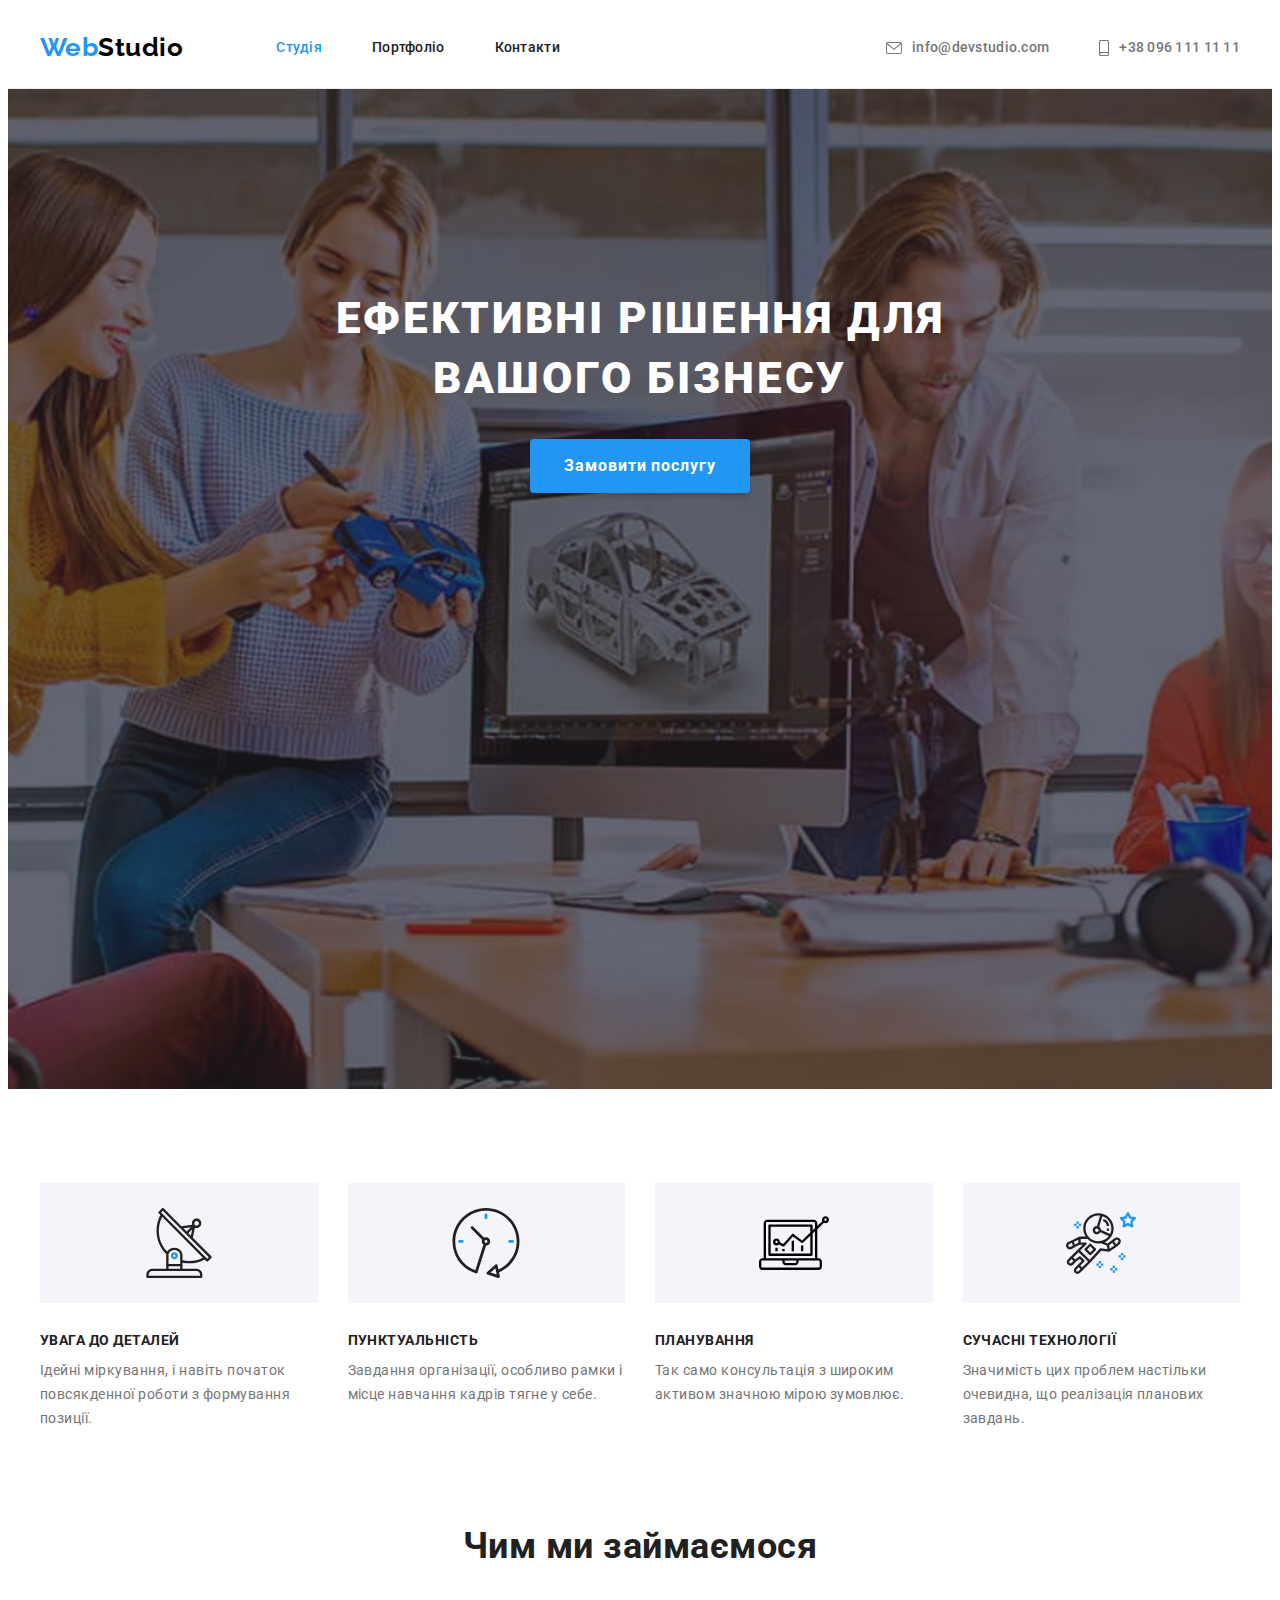
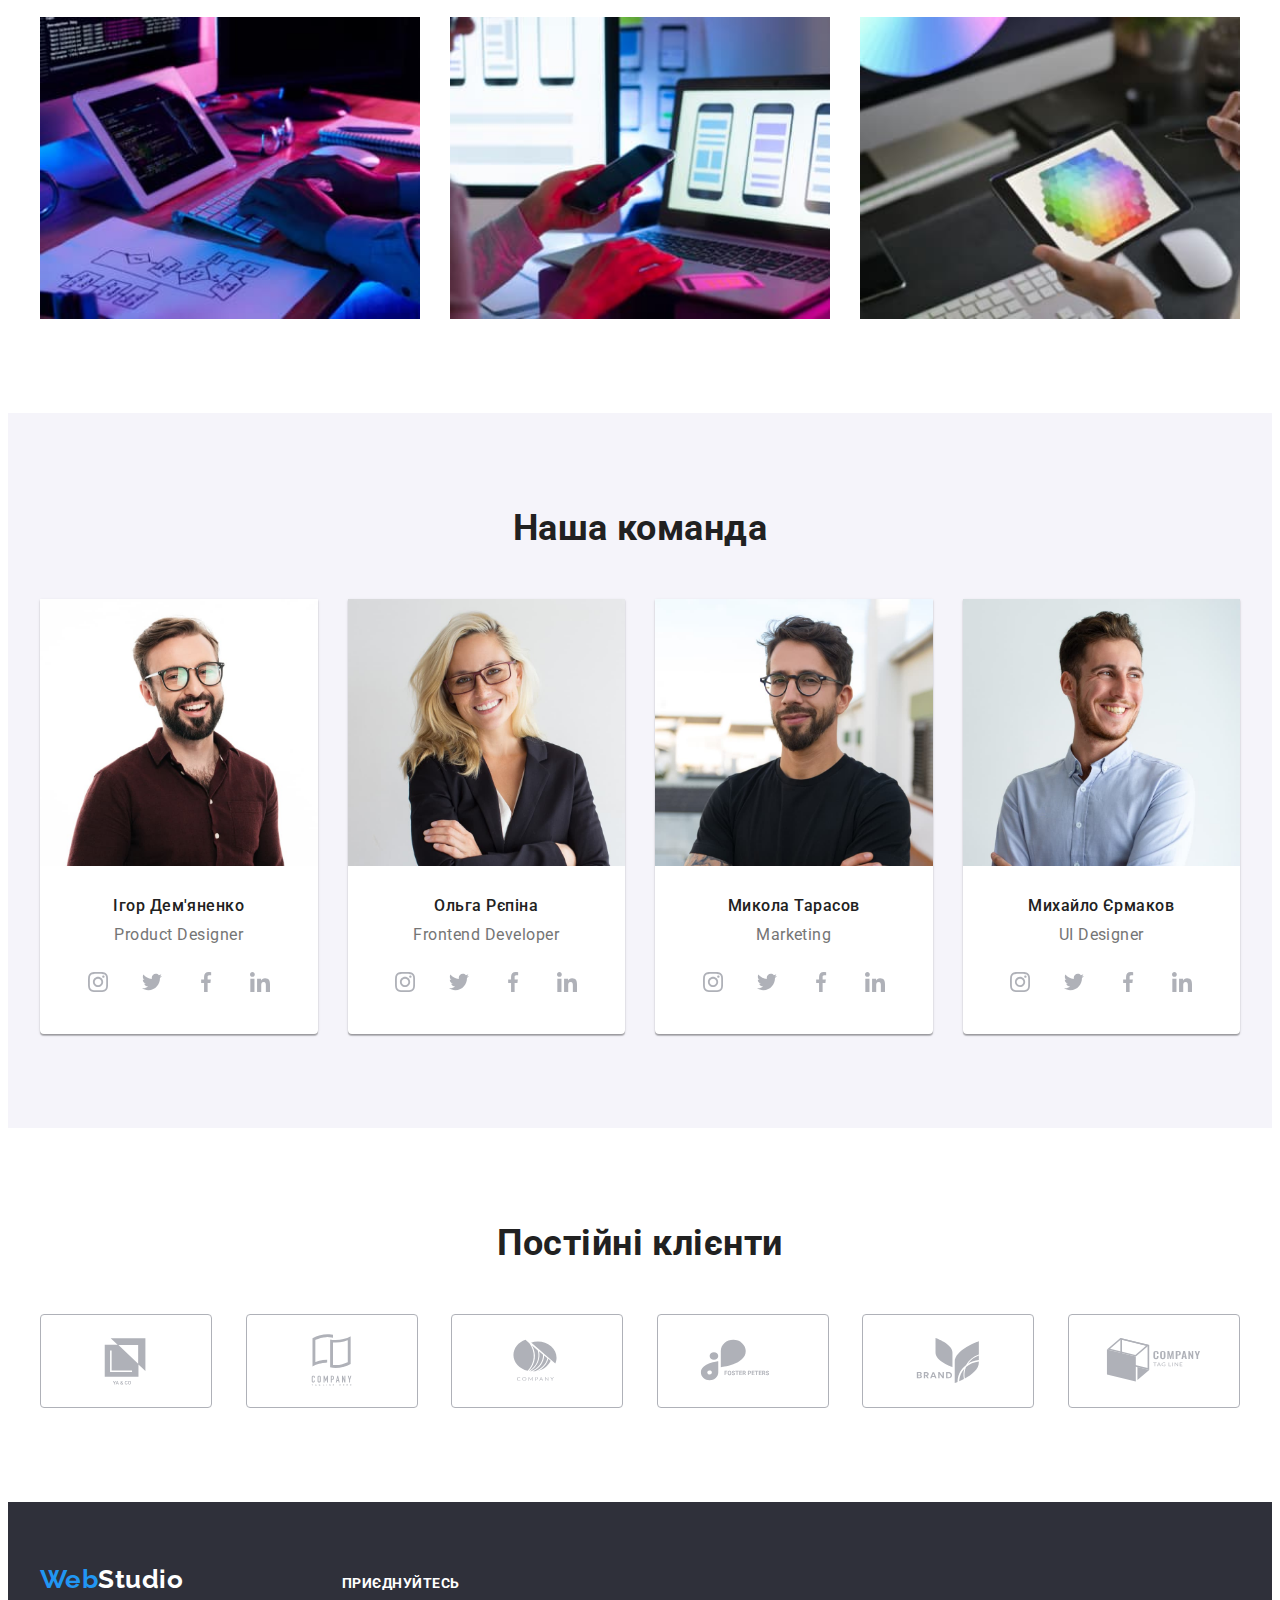
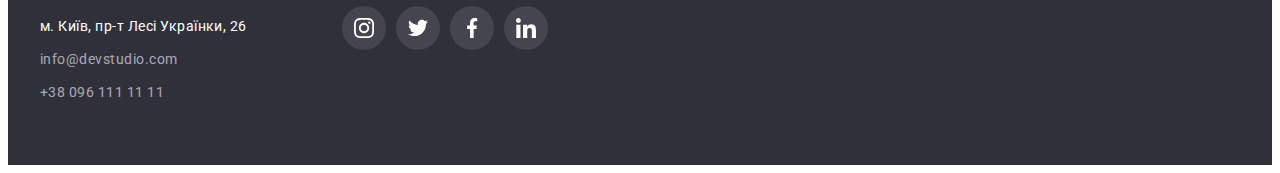
==== index.html @ 5107eaba "Add hw4" ====
<!DOCTYPE html>
<html lang="uk">
  <head>
    <meta charset="UTF-8" />
    <meta http-equiv="X-UA-Compatible" content="IE=edge" />
    <meta name="viewport" content="width=device-width, initial-scale=1.0" />
    <title>Головна</title>
    <link rel="preconnect" href="https://fonts.googleapis.com" />
    <link rel="preconnect" href="https://fonts.gstatic.com" crossorigin />
    <link
      href="https://fonts.googleapis.com/css2?family=Raleway:wght@700&family=Roboto:wght@400;500;700;900&display=swap"
      rel="stylesheet"
    />
    <link
      rel="stylesheet"
      href="https://cdnjs.cloudflare.com/ajax/libs/modern-normalize/1.1.0/modern-normalize.min.css"
      integrity="sha512-wpPYUAdjBVSE4KJnH1VR1HeZfpl1ub8YT/NKx4PuQ5NmX2tKuGu6U/JRp5y+Y8XG2tV+wKQpNHVUX03MfMFn9Q=="
      crossorigin="anonymous"
      referrerpolicy="no-referrer"
    />
    <link rel="stylesheet" href="./css/styles.css" />
  </head>

  <body>
    <!--Шапка сайта-->

    <header class="upper">
      <div class="container upper-block">
        <nav class="site-navig">
          <a href="./index.html" class="logo-black"
            ><span lang="en"><span class="logo-blue">Web</span>Studio</span></a
          >
          <ul class="site-nav list">
            <li class="item"><a href="./index.html" class="link current">Студія</a></li>
            <li class="item"><a href="./portfolio.html" class="link">Портфоліо</a></li>
            <li class="item"><a href="" class="link">Контакти</a></li>
          </ul>
        </nav>
        <ul class="contacts list">
          <li class="item">
            <a href="mailto:info@devstudio.com" class="link"
              ><svg class="icon-envelope"><use href="./images/icons.svg#icon-envelope"></use></svg
              >info@devstudio.com
            </a>
          </li>
          <li class="item">
            <a href="tel:+380961111111" class="link"
              ><svg class="icon-smartphone">
                <use href="./images/icons.svg#icon-smartphone"></use>
              </svg>
              +38 096 111 11 11
            </a>
          </li>
        </ul>
      </div>
    </header>

    <main>
      <!--Герой-->

      <section class="hero">
        <h1 class="hero-title">Ефективні рішення для вашого бізнесу</h1>
        <button type="button" class="hero-button">Замовити послугу</button>
      </section>

      <!--Особливості-->

      <section class="part">
        <div class="container">
          <h2 class="part-title visually-hidden">Особливості</h2>
          <ul class="features list">
            <li class="item icon-antenna">
              <div class="icon-cont">
                <svg class="button-icon">
                  <use href="./images/icons.svg#icon-antenna"></use>
                </svg>
              </div>
              <h3 class="features-title">УВАГА ДО ДЕТАЛЕЙ</h3>
              <p class="text">
                Ідейні міркування, і навіть початок повсякденної роботи з формування позиції.
              </p>
            </li>
            <li class="item icon-clock">
              <div class="icon-cont">
                <svg class="button-icon">
                  <use href="./images/icons.svg#icon-clock"></use>
                </svg>
              </div>
              <h3 class="features-title">ПУНКТУАЛЬНІСТЬ</h3>
              <p class="text">
                Завдання організації, особливо рамки і місце навчання кадрів тягне у себе.
              </p>
            </li>
            <li class="item icon-diagram">
              <div class="icon-cont">
                <svg class="button-icon">
                  <use href="./images/icons.svg#icon-diagram"></use>
                </svg>
              </div>
              <h3 class="features-title">ПЛАНУВАННЯ</h3>
              <p class="text">Так само консультація з широким активом значною мірою зумовлює.</p>
            </li>
            <li class="item icon-astronaut">
              <div class="icon-cont">
                <svg class="button-icon">
                  <use href="./images/icons.svg#icon-astronaut"></use>
                </svg>
              </div>
              <h3 class="features-title">СУЧАСНІ ТЕХНОЛОГІЇ</h3>
              <p class="text">
                Значимість цих проблем настільки очевидна, що реалізація планових завдань.
              </p>
            </li>
          </ul>
        </div>
      </section>

      <!--Чим ми займаємося-->

      <section class="part no-padding">
        <div class="container">
          <h2 class="part-title">Чим ми займаємося</h2>
          <ul class="job list">
            <li class="item">
              <img src="./images/write.jpg" alt="верстаєм" width="370" height="294" class="pict" />
            </li>
            <li class="item">
              <img src="./images/adapt.jpg" alt="адаптуєм" width="370" height="294" class="pict" />
            </li>
            <li class="item">
              <img src="./images/style.jpg" alt="стилізуєм" width="370" height="294" class="pict" />
            </li>
          </ul>
        </div>
      </section>

      <!--Наша команда-->

      <section class="our-team part">
        <div class="container">
          <h2 class="part-title">Наша команда</h2>
          <ul class="team list">
            <li class="team-item">
              <img
                src="./images/igor.jpg"
                alt="фото Ігор Дем'яненко"
                width="270"
                height="260"
                class="team-photo"
              />
              <h3 class="team-names">Ігор Дем'яненко</h3>
              <p class="team-text">Product Designer</p>
              <ul class="member-contacts list">
                <li class="item">
                  <a href="" class="sociallink"
                    ><svg width="20px" height="20px" class="icons">
                      <use href="./images/icons.svg#icon-instagram"></use></svg
                  ></a>
                </li>
                <li class="item">
                  <a href="" class="sociallink"
                    ><svg width="20px" height="20px" class="icons">
                      <use href="./images/icons.svg#icon-twitter"></use></svg
                  ></a>
                </li>
                <li class="item">
                  <a href="" class="sociallink"
                    ><svg width="20px" height="20px" class="icons">
                      <use href="./images/icons.svg#icon-facebook"></use></svg
                  ></a>
                </li>
                <li class="item">
                  <a href="" class="sociallink"
                    ><svg width="20px" height="20px" class="icons">
                      <use href="./images/icons.svg#icon-linkedin"></use></svg
                  ></a>
                </li>
              </ul>
            </li>
            <li class="team-item">
              <img
                src="./images/olga.jpg"
                alt="фото Ольга Рєпіна"
                width="270"
                height="260"
                class="team-photo"
              />
              <h3 class="team-names">Ольга Рєпіна</h3>
              <p class="team-text">Frontend Developer</p>
              <ul class="member-contacts list">
                <li class="item">
                  <a href="" class="sociallink"
                    ><svg width="20px" height="20px" class="icons">
                      <use href="./images/icons.svg#icon-instagram"></use></svg
                  ></a>
                </li>
                <li class="item">
                  <a href="" class="sociallink"
                    ><svg width="20px" height="20px" class="icons">
                      <use href="./images/icons.svg#icon-twitter"></use></svg
                  ></a>
                </li>
                <li class="item">
                  <a href="" class="sociallink"
                    ><svg width="20px" height="20px" class="icons">
                      <use href="./images/icons.svg#icon-facebook"></use></svg
                  ></a>
                </li>
                <li class="item">
                  <a href="" class="sociallink"
                    ><svg width="20px" height="20px" class="icons">
                      <use href="./images/icons.svg#icon-linkedin"></use></svg
                  ></a>
                </li>
              </ul>
            </li>
            <li class="team-item">
              <img
                src="./images/mykola.jpg"
                alt="фото Микола Тарасов"
                width="270"
                height="260"
                class="team-photo"
              />
              <h3 class="team-names">Микола Тарасов</h3>
              <p class="team-text">Marketing</p>
              <ul class="member-contacts list">
                <li class="item">
                  <a href="" class="sociallink"
                    ><svg width="20px" height="20px" class="icons">
                      <use href="./images/icons.svg#icon-instagram"></use></svg
                  ></a>
                </li>
                <li class="item">
                  <a href="" class="sociallink"
                    ><svg width="20px" height="20px" class="icons">
                      <use href="./images/icons.svg#icon-twitter"></use></svg
                  ></a>
                </li>
                <li class="item">
                  <a href="" class="sociallink"
                    ><svg width="20px" height="20px" class="icons">
                      <use href="./images/icons.svg#icon-facebook"></use></svg
                  ></a>
                </li>
                <li class="item">
                  <a href="" class="sociallink"
                    ><svg width="20px" height="20px" class="icons">
                      <use href="./images/icons.svg#icon-linkedin"></use></svg
                  ></a>
                </li>
              </ul>
            </li>
            <li class="team-item">
              <img
                src="./images/miykhailo.jpg"
                alt="фото Михайло Єрмаков"
                width="270"
                height="260"
                class="team-photo"
              />
              <h3 class="team-names">Михайло Єрмаков</h3>
              <p class="team-text">UI Designer</p>
              <ul class="member-contacts list">
                <li class="item">
                  <a href="" class="sociallink"
                    ><svg width="20px" height="20px" class="icons">
                      <use href="./images/icons.svg#icon-instagram"></use></svg
                  ></a>
                </li>
                <li class="item">
                  <a href="" class="sociallink"
                    ><svg width="20px" height="20px" class="icons">
                      <use href="./images/icons.svg#icon-twitter"></use></svg
                  ></a>
                </li>
                <li class="item">
                  <a href="" class="sociallink"
                    ><svg width="20px" height="20px" class="icons">
                      <use href="./images/icons.svg#icon-facebook"></use></svg
                  ></a>
                </li>
                <li class="item">
                  <a href="" class="sociallink"
                    ><svg width="20px" height="20px" class="icons">
                      <use href="./images/icons.svg#icon-linkedin"></use></svg
                  ></a>
                </li>
              </ul>
            </li>
          </ul>
        </div>
      </section>
      <!-- Постійні клієнти -->

      <section class="part">
        <div class="container">
          <h2 class="part-title">Постійні клієнти</h2>
          <ul class="list clients-list">
            <li>
              <a class="link" href=""
                ><svg class="clients-icon">
                  <use href="./images/icons.svg#icon-ya"></use></svg
              ></a>
            </li>
            <li>
              <a class="link" href=""
                ><svg class="clients-icon">
                  <use href="./images/icons.svg#icon-tagline-company"></use></svg
              ></a>
            </li>
            <li>
              <a class="link" href=""
                ><svg class="clients-icon">
                  <use href="./images/icons.svg#icon-group"></use></svg
              ></a>
            </li>
            <li>
              <a class="link" href=""
                ><svg class="clients-icon">
                  <use href="./images/icons.svg#icon-foster"></use></svg
              ></a>
            </li>
            <li>
              <a class="link" href=""
                ><svg class="clients-icon">
                  <use href="./images/icons.svg#icon-brand"></use></svg
              ></a>
            </li>
            <li>
              <a class="link" href=""
                ><svg class="clients-icon">
                  <use href="./images/icons.svg#icon-company-tag"></use></svg
              ></a>
            </li>
          </ul>
        </div>
      </section>
    </main>

    <!--Футер-->

    <footer class="lower">
      <div class="container lower-content">
        <div>
          <a href="./index.html" class="logo-white"
            ><span lang="en"><span class="logo-blue">Web</span>Studio</span></a
          >

          <address class="addr">
            <p class="address">м. Київ, пр-т Лесі Українки, 26</p>
            <ul class="lower-contacts list">
              <li class="mail">
                <a href="mailto:info@devstudio.com" class="link">info@devstudio.com</a>
              </li>
              <li class="phone"><a href="tel:+380961111111" class="link">+38 096 111 11 11</a></li>
            </ul>
          </address>
        </div>

        <div class="social">
          <h3 class="connect">Приєднуйтесь</h3>
          <ul class="list social-list">
            <li class="item">
              <a class="link" href=""
                ><svg width="20px" height="20px">
                  <use href="./images/icons.svg#icon-instagram-footer"></use></svg
              ></a>
            </li>
            <li class="item">
              <a class="link" href=""
                ><svg width="20px" height="20px">
                  <use href="./images/icons.svg#icon-twitter-footer"></use></svg
              ></a>
            </li>
            <li class="item">
              <a class="link" href=""
                ><svg width="20px" height="20px">
                  <use href="./images/icons.svg#icon-facebook-footer"></use></svg
              ></a>
            </li>
            <li class="item">
              <a class="link" href=""
                ><svg width="20px" height="20px">
                  <use href="./images/icons.svg#icon-linkedin-footer"></use></svg
              ></a>
            </li>
          </ul>
        </div>
      </div>
    </footer>
  </body>
</html>
---- css/styles.css ----
:root {
  --primary-text-color: #757575;
  --secondary-text-color: #212121;
  --accent-color: #2196f3;
  --bcg-color: #ffffff;
  --logo-upper: #000000;
  --hero-bcg: #c4c4c4;
  --secondary-white: #f5f4fa;
  --lower-contacts: rgba(255, 255, 255, 0.6);
  --lower-bgc: #2f303a;
  --icons-color: #afb1b8;
}

body {
  background-color: var(--bcg-color);
  color: var(--primary-text-color);
  font-family: Roboto, sans-serif;
  letter-spacing: 0.03em;
}

.list {
  margin: 0;
  padding: 0;

  list-style: none;
}
/* HEADER */

.upper {
  border-bottom: 1px solid rgba(236, 236, 236, 1);
}

.upper-block {
  display: flex;
  align-items: center;
}

.site-navig {
  display: flex;
  align-items: center;
}

/* logo */
.logo-black {
  color: var(--logo-upper);
  font-family: Raleway, sans-serif;
  font-weight: 700;
  font-size: 26px;
  line-height: 1.2;
  text-decoration: none;
}

.logo-blue {
  color: var(--accent-color);
  font-family: Raleway, sans-serif;
  font-weight: 700;
  font-size: 26px;
  line-height: 1.2;
  text-decoration: none;
}

/* site-nav header*/

.site-nav {
  display: flex;
  margin-left: 93px;
}

/* .site-nav .item {
  margin-right: 50px;
}

.site-nav .item:last-child {
  margin-right: 0;
} */

/* .site-nav .item:not(:last-child) {
  margin-right: 50px;
} */

.site-nav .item + .item {
  margin-left: 50px;
}

.site-nav .link {
  display: block;
  padding-top: 32px;
  padding-bottom: 32px;

  color: var(--secondary-text-color);
  font-weight: 500;
  font-size: 14px;
  line-height: 1.14;
  letter-spacing: 0.02em;
  text-decoration: none;
}
.site-nav .link:hover,
.site-nav .link:focus {
  color: var(--accent-color);
}

.site-nav .link.current {
  color: var(--accent-color);
}

/* contacts header */

.contacts {
  display: flex;
  margin-left: auto;
}

.contacts .item + .item {
  margin-left: 50px;
}

.contacts .link {
  display: flex;
  align-items: center;
  justify-content: center;
  padding-top: 32px;
  padding-bottom: 32px;

  color: var(--primary-text-color);
  font-weight: 500;
  font-size: 14px;
  line-height: 1.14;
  letter-spacing: 0.02em;
  text-decoration: none;
}

.contacts .link:hover,
.contacts .link:focus {
  color: var(--accent-color);
}

.icon-smartphone {
  width: 10px;
  height: 16px;
  margin-right: 10px;
  fill: var(--primary-text-color);
  fill: currentColor;
}

.icon-envelope {
  width: 16px;
  height: 12px;
  margin-right: 10px;
  fill: currentColor;
}

/* MAIN */

.hero {
  padding-top: 200px;
  padding-bottom: 200px;
  background-color: var(--hero-bcg);
  text-align: center;
  margin-left: auto;
  margin-right: auto;

  background-image: linear-gradient(to right, rgba(47, 48, 58, 0.4), rgba(47, 48, 58, 0.4)),
    url('../images/hero-img.jpg');
  background-repeat: no-repeat;
  background-size: cover;
  background-position: center;

  height: 600px;
  max-width: 1600px;
}

.hero-title {
  margin-top: 0;
  margin: 0 auto;
  margin-bottom: 30px;
  max-width: 696px;

  color: var(--bcg-color);
  font-weight: 900;
  font-size: 44px;
  line-height: 1.36;
  letter-spacing: 0.06em;
  text-transform: uppercase;
}

button {
  font-family: inherit;
}

.hero-button {
  padding: 10px 32px 10px 32px;
  border-radius: 4px;

  color: var(--bcg-color);
  background-color: var(--accent-color);
  border-color: transparent;
  font-weight: 700;
  font-size: 16px;
  line-height: 1.88;
  align-items: center;
  text-align: center;
  letter-spacing: 0.06em;
  text-decoration: none;
  cursor: pointer;
  box-shadow: 0px 4px 4px rgba(0, 0, 0, 0.15);
}

/* Sections */

.part {
  padding-bottom: 94px;
  padding-top: 94px;
}

.part.no-padding {
  padding-top: 0;
}

.part-title {
  margin-top: 0;
  margin-bottom: 50px;

  color: var(--secondary-text-color);
  font-weight: 700;
  font-size: 36px;
  line-height: 1.17;
  text-align: center;
}

/* FEATURES */

.features {
  display: flex;
  flex-wrap: wrap;
  gap: 30px;
}

.features .item {
  flex-basis: calc((100% - 90px) / 4);
}

.icon-cont {
  display: flex;
  align-items: center;
  justify-content: center;
  height: 120px;
  background-color: var(--secondary-white);
  margin-bottom: 30px;
}

.button-icon {
  width: 70px;
  height: 70px;
}

.features-title {
  margin-top: 0;
  margin-bottom: 10px;

  color: var(--secondary-text-color);
  font-weight: 700;
  font-size: 14px;
  line-height: 1.14;
  text-transform: uppercase;
}

.features .text {
  margin: 0;

  font-size: 14px;
  line-height: 1.71;
}

/* Чим ми займаємось */

img {
  display: block;
  width: 100%;
  height: auto;
}

.job {
  display: flex;
  /* justify-content: space-between; */
  flex-wrap: wrap;
  gap: 30px;
}

.job .item {
  flex-basis: calc((100% - 60px) / 3);
}

/* Our team */

.our-team {
  background-color: var(--secondary-white);
}

.team {
  display: flex;
  /* justify-content: space-between; */
  flex-wrap: wrap;
  gap: 30px;
}

.team-item {
  flex-basis: calc((100% - 90px) / 4);
  padding-bottom: 30px;
  text-align: center;
  border-bottom-right-radius: 4px;
  border-bottom-left-radius: 4px;

  box-shadow: 0px 1px 3px rgba(0, 0, 0, 0.12), 0px 1px 1px rgba(0, 0, 0, 0.14),
    0px 2px 1px rgba(0, 0, 0, 0.2);

  background-color: var(--bcg-color);
}

.team-photo {
  margin-bottom: 30px;
}

.team-names {
  margin-top: 0;
  margin-bottom: 10px;

  color: var(--secondary-text-color);
  font-weight: 500;
  font-size: 16px;
  line-height: 1.19;
}

.team-text {
  margin-top: 0;
  margin-bottom: 0;

  font-size: 16px;
  line-height: 1.19;
}

.member-contacts {
  display: flex;
  justify-content: center;
  margin: 16px 0 0 0;
  gap: 10px;
}

.member-contacts .item {
  width: 44px;
  height: 44px;
}

.member-contacts .sociallink:hover,
.member-contacts .sociallink:focus {
  border-radius: 50%;
  background-color: var(--accent-color);
  color: var(--bcg-color);
}

.sociallink {
  display: flex;
  justify-content: center;
  align-items: center;
  height: 44px;
  color: var(--icons-color);
}

.sociallink .icons {
  fill: currentColor;
}

/* Постійні Клієнти */

.clients-list {
  display: flex;
  justify-content: space-between;
}

.clients-list .link {
  display: flex;
  justify-content: center;
  align-items: center;
  width: 170px;
  height: 92px;
  border: 1px solid rgba(175, 177, 184, 1);
  border-radius: 4px;

  color: var(--icons-color);
}

.clients-list .link:hover,
.clients-list .link:focus {
  color: var(--accent-color);
  border: 1px solid var(--accent-color);
}

.clients-icon {
  width: 106px;
  height: 60px;
  fill: currentColor;
}

/* Футер */

.lower-content {
  display: flex;
  align-items: baseline;
}

.lower {
  padding-top: 60px;
  padding-bottom: 60px;

  background-color: var(--lower-bgc);
}

.logo-white {
  color: var(--bcg-color);
  font-family: Raleway, sans-serif;
  font-weight: 700;
  font-size: 26px;
  line-height: 1.2;
  text-decoration: none;
}

.addr {
  margin-top: 20px;
}

.address {
  margin-top: 0;
  margin-bottom: 9px;

  color: var(--bcg-color);
  font-style: normal;
  font-size: 14px;
  line-height: 1.71;
}

.lower-contacts .link {
  color: var(--lower-contacts);
  font-style: normal;
  font-size: 14px;
  line-height: 1.71;
  text-decoration: none;
}

.lower-contacts .link:hover,
.lower-contacts .link:focus {
  color: var(--accent-color);
}

.lower-contacts .mail {
  margin-bottom: 9px;
}

.social {
  margin-left: 95px;
}

.connect {
  font-weight: 700;
  font-size: 14px;
  line-height: 1.14;
  text-transform: uppercase;
  color: var(--bcg-color);
}

.social-list {
  display: flex;
}

.social-list .item {
  margin-right: 10px;
}

.social-list .item:last-child {
  margin-right: 0px;
}

.social-list .link {
  display: flex;
  align-items: center;
  justify-content: center;
  width: 44px;
  height: 44px;
  background-color: rgba(255, 255, 255, 0.1);
  border-radius: 50%;
}

.social-list .link:hover,
.social-list .link:focus {
  background-color: var(--accent-color);
}

/* PORTFOLIO STYLES */

.visually-hidden {
  position: absolute;
  white-space: nowrap;
  width: 1px;
  height: 1px;
  overflow: hidden;
  border: 0;
  padding: 0;
  clip: rect(0 0 0 0);
  clip-path: inset(50%);
  margin: -1px;
}

.filters {
  display: flex;
  justify-content: center;
  margin-bottom: 50px;
}

.filters .item + .item {
  margin-left: 8px;
}

.filters .click {
  padding: 6px 22px;

  border-radius: 4px;

  font-weight: 500;
  font-size: 16px;
  line-height: 1.62;
  text-align: center;
  color: var(--secondary-text-color);
  border-color: transparent;
  text-decoration: none;
  cursor: pointer;
}
.filters .click:hover,
.filters .click:focus {
  color: var(--bcg-color);
  background-color: var(--accent-color);
  box-shadow: 0px 3px 1px rgba(0, 0, 0, 0.1), 0px 1px 2px rgba(0, 0, 0, 0.08),
    0px 2px 2px rgba(0, 0, 0, 0.12);
}

.works {
  display: flex;
  flex-wrap: wrap;
  gap: 30px;
}

.works .item {
  flex-basis: calc((100% - 60px) / 3);
}

.works .item:hover,
.works .item:focus {
  box-shadow: 0px 1px 1px rgba(0, 0, 0, 0.12), 0px 4px 4px rgba(0, 0, 0, 0.06),
    1px 4px 6px rgba(0, 0, 0, 0.16);
}

.card-border {
  border-left: 1px solid rgba(238, 238, 238, 1);
  border-right: 1px solid rgba(238, 238, 238, 1);
  border-bottom: 1px solid rgba(238, 238, 238, 1);
  padding: 20px 24px;
}

.works-title {
  margin-bottom: 4px;
  margin-top: 0px;

  font-weight: 700;
  font-size: 18px;
  line-height: 2;
  letter-spacing: 0.06em;
  color: var(--secondary-text-color);
}

.works-link {
  text-decoration: none;
}

.works-text {
  margin-top: 0;
  margin-bottom: 0px;

  font-size: 16px;
  line-height: 1.88;
  color: var(--primary-text-color);
}

.container {
  width: 1200px;
  padding-left: 15px;
  padding-right: 15px;
  margin: 0 auto;
}
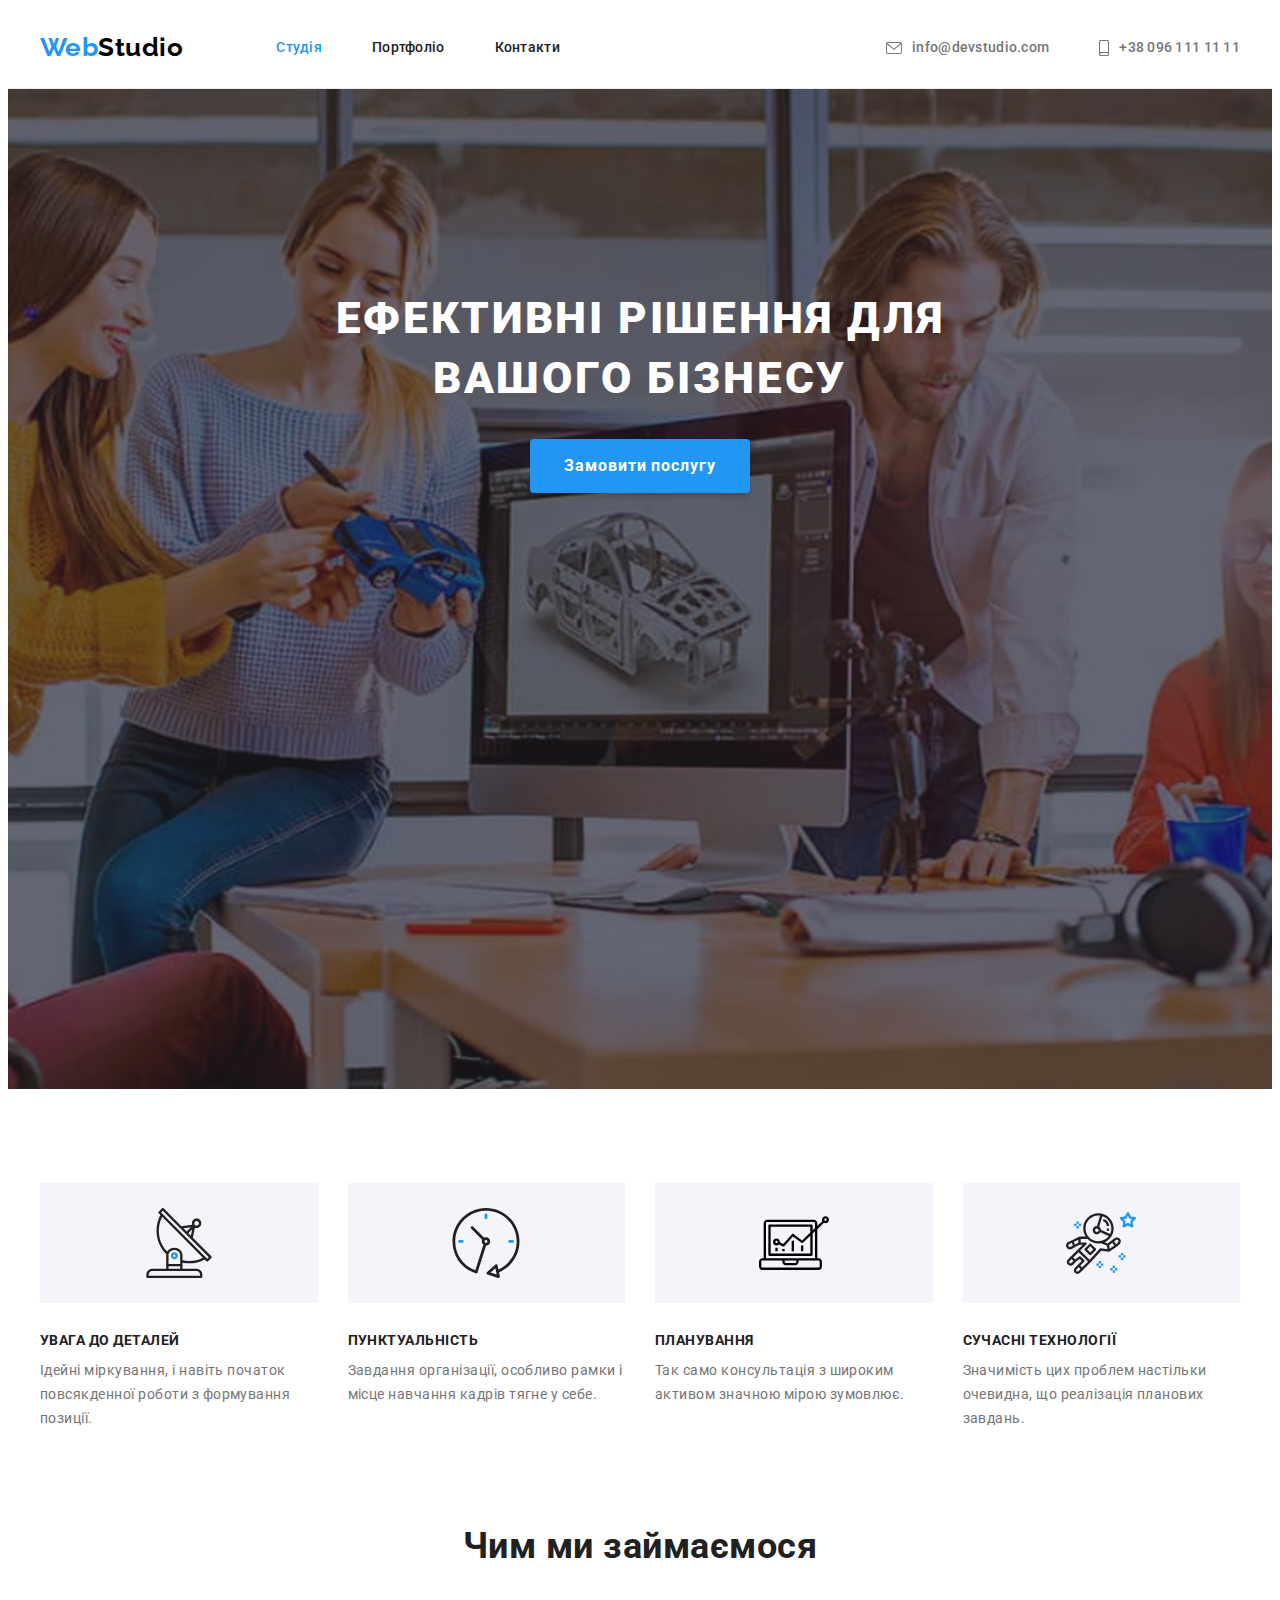
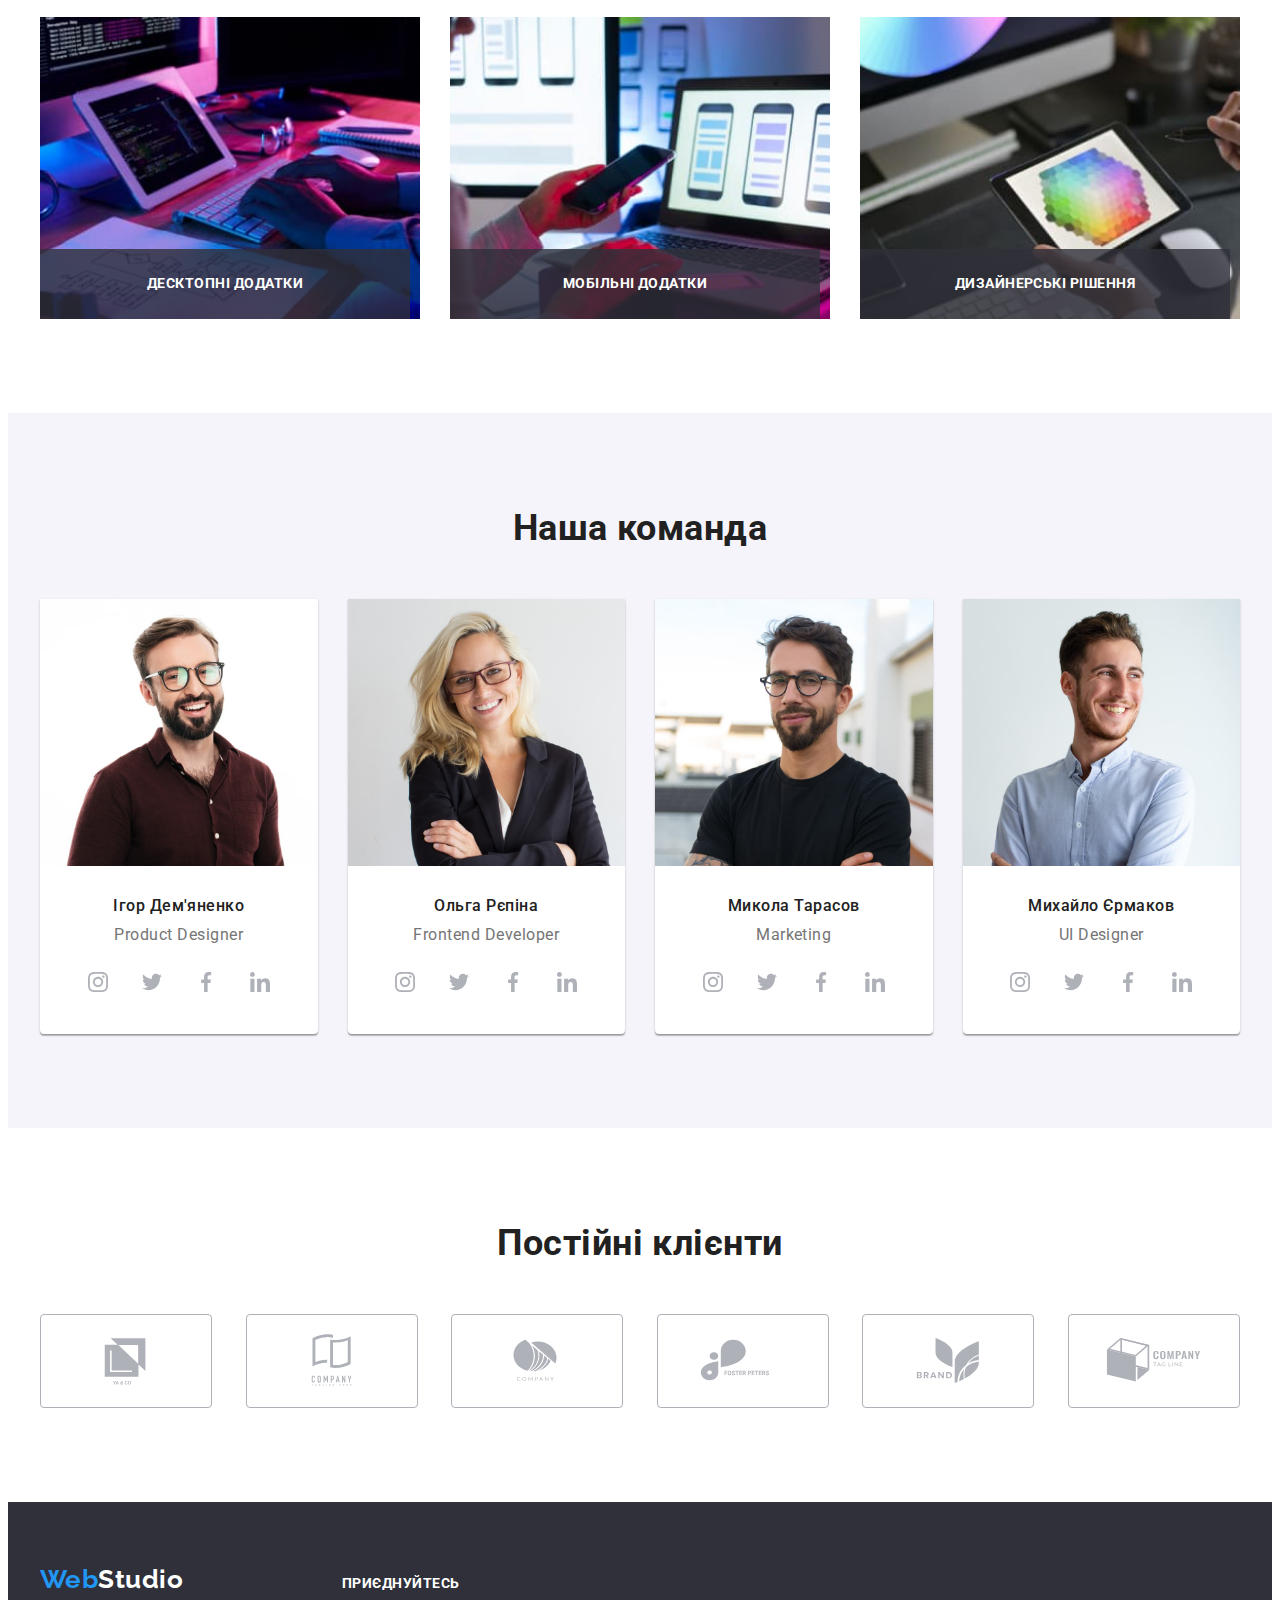
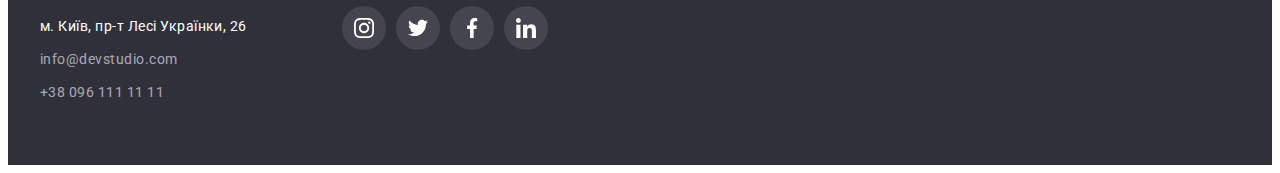
==== commit 4e5b9161: "Add text on image" ====
--- a/index.html
+++ b/index.html
@@ -123,12 +123,15 @@
           <ul class="job list">
             <li class="item">
               <img src="./images/write.jpg" alt="верстаєм" width="370" height="294" class="pict" />
+              <h3 class="job-title">Десктопні додатки</h3>
             </li>
             <li class="item">
               <img src="./images/adapt.jpg" alt="адаптуєм" width="370" height="294" class="pict" />
+              <h3 class="job-title">Мобільні додатки</h3>
             </li>
             <li class="item">
               <img src="./images/style.jpg" alt="стилізуєм" width="370" height="294" class="pict" />
+              <h3 class="job-title">Дизайнерські рішення</h3>
             </li>
           </ul>
         </div>
--- a/css/styles.css
+++ b/css/styles.css
@@ -288,6 +288,27 @@
 
 .job .item {
   flex-basis: calc((100% - 60px) / 3);
+  position: relative;
+}
+
+.job-title {
+  display: flex;
+  align-items: center;
+  justify-content: center;
+  margin: 0;
+  width: 370px;
+  height: 70px;
+  position: absolute;
+  bottom: 0;
+
+  font-style: normal;
+  font-weight: 700;
+  font-size: 14px;
+  line-height: 1.14;
+  text-transform: uppercase;
+  color: #ffffff;
+
+  background: rgba(47, 48, 58, 0.8);
 }
 
 /* Our team */
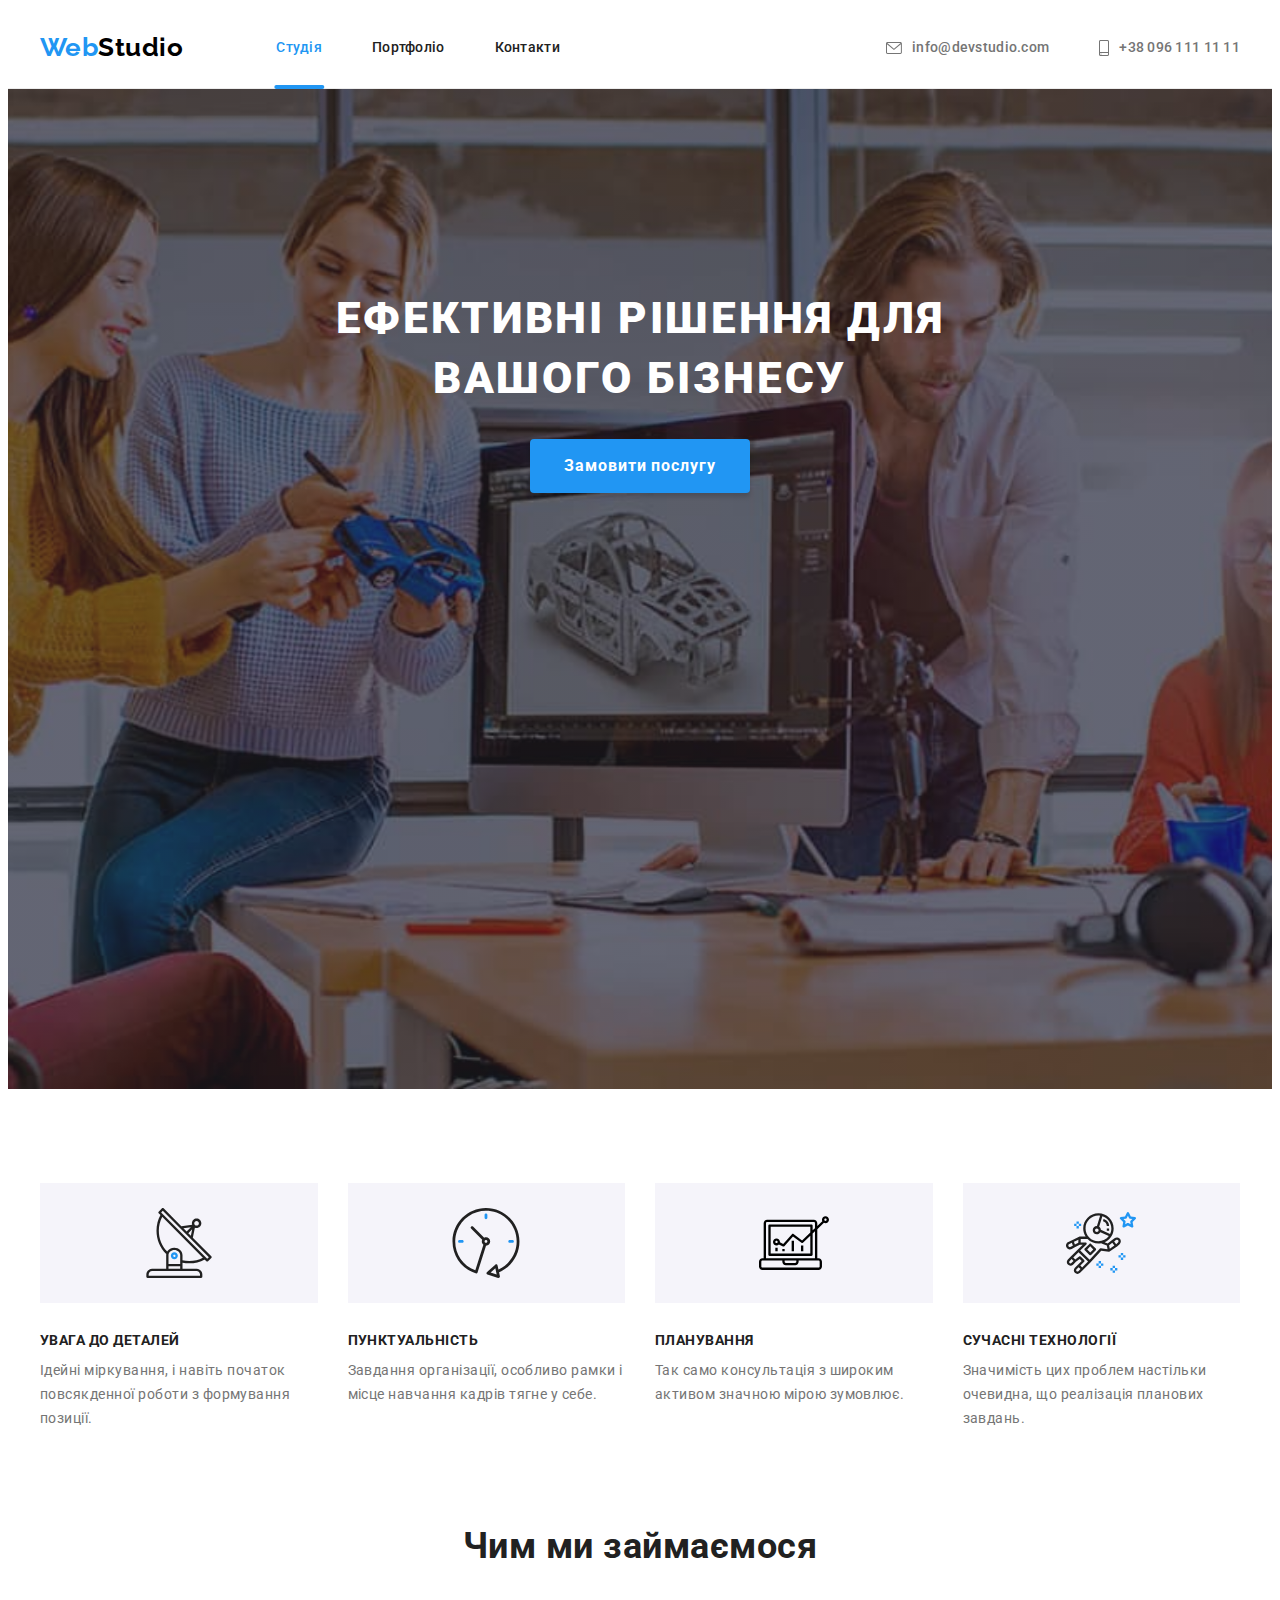
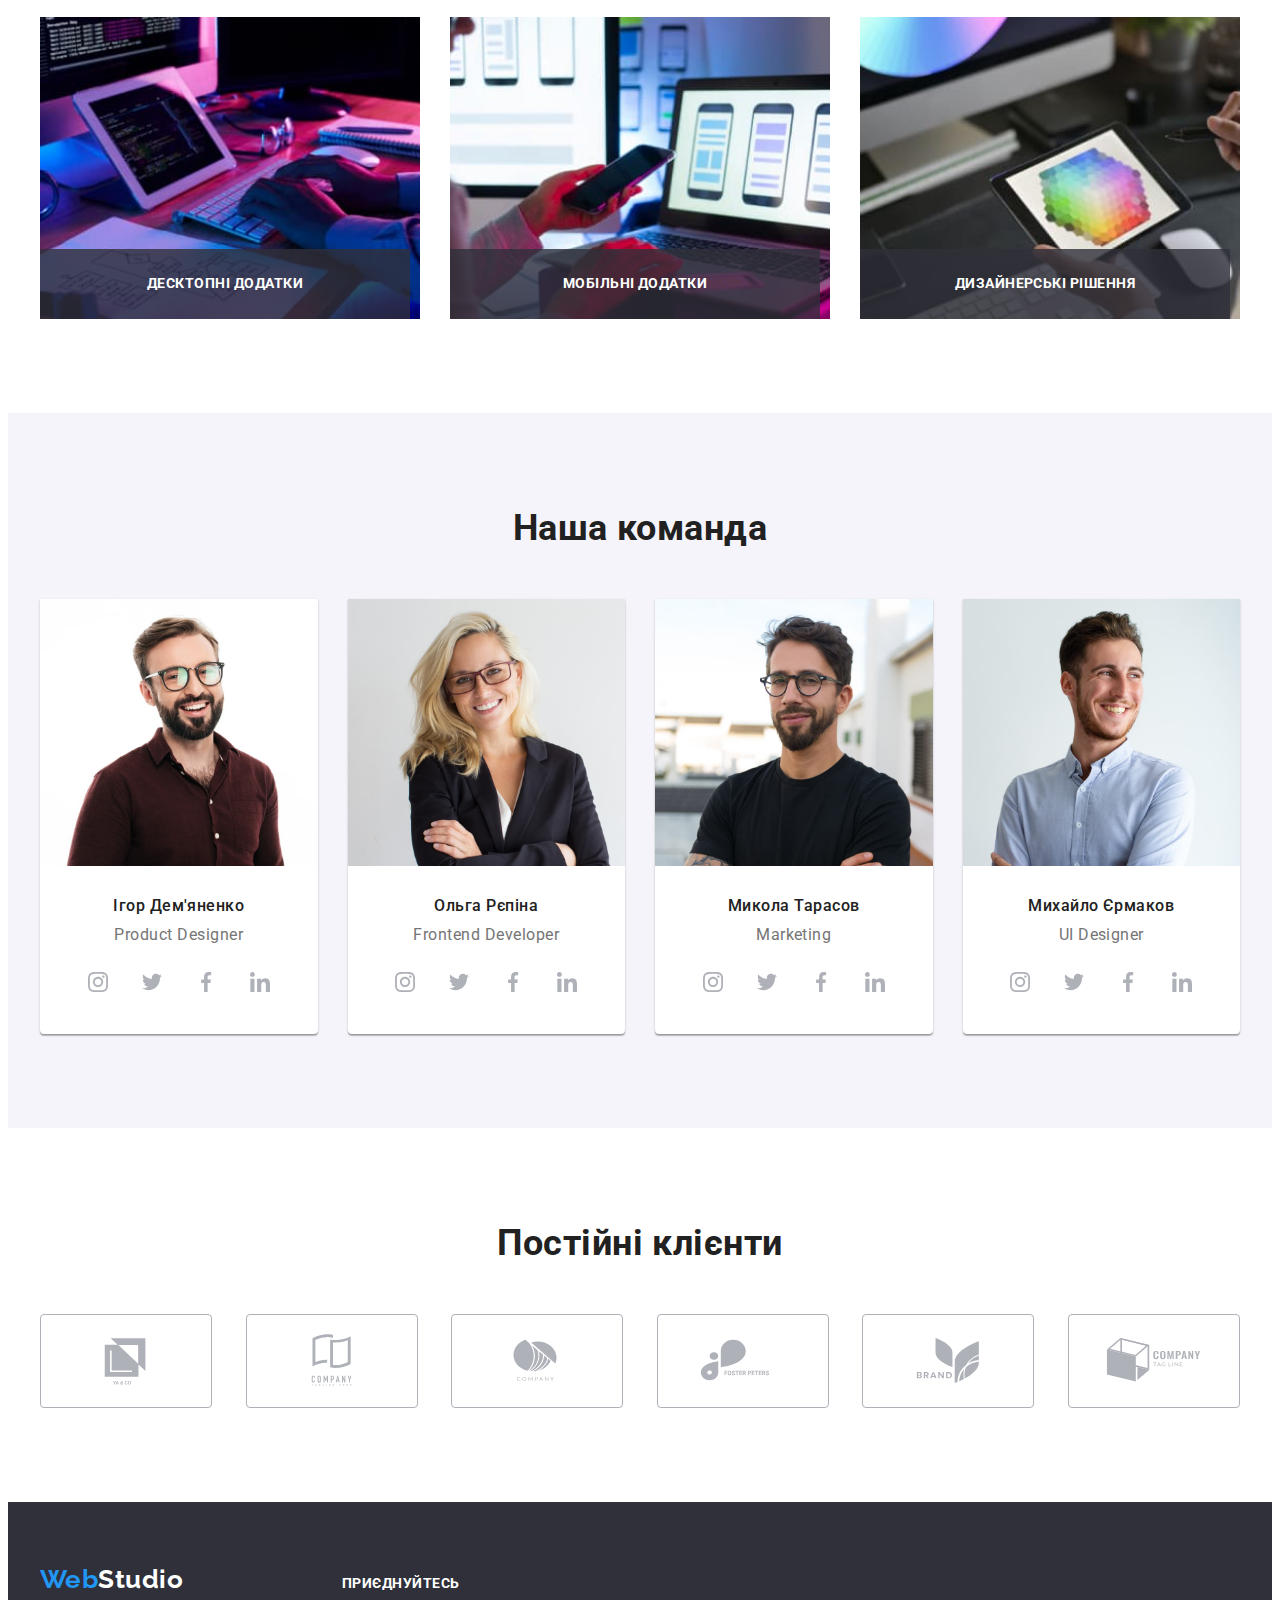
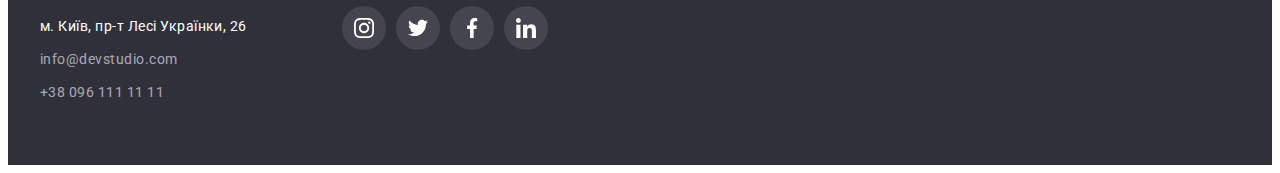
==== commit 4b3cf0f7: "Add modal" ====
--- a/index.html
+++ b/index.html
@@ -31,7 +31,7 @@
             ><span lang="en"><span class="logo-blue">Web</span>Studio</span></a
           >
           <ul class="site-nav list">
-            <li class="item"><a href="./index.html" class="link current">Студія</a></li>
+            <li class="item"><a href="./index.html" class="link current studia">Студія</a></li>
             <li class="item"><a href="./portfolio.html" class="link">Портфоліо</a></li>
             <li class="item"><a href="" class="link">Контакти</a></li>
           </ul>
@@ -60,8 +60,14 @@
 
       <section class="hero">
         <h1 class="hero-title">Ефективні рішення для вашого бізнесу</h1>
-        <button type="button" class="hero-button">Замовити послугу</button>
+        <button type="button" class="hero-button" data-modal-open>Замовити послугу</button>
       </section>
+
+       <div class="backdrop is-hidden" data-modal>
+        <div class="modal">
+          <button  class="close-button" data-modal-close><svg width="30px" height="30px"><use href="./images/icons.svg#icon-close"></use></svg></button>
+        </div>
+      </div>
 
       <!--Особливості-->
 
@@ -392,5 +398,7 @@
         </div>
       </div>
     </footer>
+
+    <script src="./js/modal.js"></script>
   </body>
 </html>
--- a/css/styles.css
+++ b/css/styles.css
@@ -9,6 +9,7 @@
   --lower-contacts: rgba(255, 255, 255, 0.6);
   --lower-bgc: #2f303a;
   --icons-color: #afb1b8;
+  --modal-bcg: rgba(0, 0, 0, 0.2);
 }
 
 body {
@@ -66,18 +67,6 @@
   margin-left: 93px;
 }
 
-/* .site-nav .item {
-  margin-right: 50px;
-}
-
-.site-nav .item:last-child {
-  margin-right: 0;
-} */
-
-/* .site-nav .item:not(:last-child) {
-  margin-right: 50px;
-} */
-
 .site-nav .item + .item {
   margin-left: 50px;
 }
@@ -97,10 +86,25 @@
 .site-nav .link:hover,
 .site-nav .link:focus {
   color: var(--accent-color);
+  transition-duration: 250ms;
+  transition-timing-function: cubic-bezier(0.4, 0, 0.2, 1);
 }
 
 .site-nav .link.current {
   color: var(--accent-color);
+  position: relative;
+}
+
+.site-nav .link.current::after {
+  position: absolute;
+  content: '';
+  left: 50%;
+  bottom: -1px;
+  transform: translate(-50%, 0%);
+  border-radius: 2px;
+  width: 108%;
+  height: 4px;
+  background-color: #2196f3;
 }
 
 /* contacts header */
@@ -132,6 +136,8 @@
 .contacts .link:hover,
 .contacts .link:focus {
   color: var(--accent-color);
+  transition-duration: 250ms;
+  transition-timing-function: cubic-bezier(0.4, 0, 0.2, 1);
 }
 
 .icon-smartphone {
@@ -376,6 +382,8 @@
   border-radius: 50%;
   background-color: var(--accent-color);
   color: var(--bcg-color);
+  transition-duration: 250ms;
+  transition-timing-function: cubic-bezier(0.4, 0, 0.2, 1);
 }
 
 .sociallink {
@@ -413,6 +421,8 @@
 .clients-list .link:focus {
   color: var(--accent-color);
   border: 1px solid var(--accent-color);
+  transition-duration: 250ms;
+  transition-timing-function: cubic-bezier(0.4, 0, 0.2, 1);
 }
 
 .clients-icon {
@@ -421,6 +431,45 @@
   fill: currentColor;
 }
 
+/* Модальне вікно */
+
+.backdrop {
+  position: fixed;
+  top: 0;
+  left: 0;
+  width: 100vw;
+  height: 100vh;
+  background-color: var(--modal-bcg);
+}
+
+.backdrop.is-hidden {
+  opacity: 0;
+  pointer-events: none;
+  visibility: hidden;
+}
+
+.modal {
+  position: absolute;
+  top: 50%;
+  left: 50%;
+  transform: translate(-50%, -50%);
+  padding: 8px;
+
+  min-width: 528px;
+  min-height: 581px;
+
+  background-color: var(--bcg-color);
+}
+
+.close-button {
+  position: absolute;
+  right: 8px;
+  padding: 0;
+  border: 0;
+  height: 30px;
+  background-color: #ffffff;
+}
+
 /* Футер */
 
 .lower-content {
@@ -469,6 +518,8 @@
 .lower-contacts .link:hover,
 .lower-contacts .link:focus {
   color: var(--accent-color);
+  transition-duration: 250ms;
+  transition-timing-function: cubic-bezier(0.4, 0, 0.2, 1);
 }
 
 .lower-contacts .mail {
@@ -512,6 +563,8 @@
 .social-list .link:hover,
 .social-list .link:focus {
   background-color: var(--accent-color);
+  transition-duration: 250ms;
+  transition-timing-function: cubic-bezier(0.4, 0, 0.2, 1);
 }
 
 /* PORTFOLIO STYLES */
@@ -559,6 +612,8 @@
   background-color: var(--accent-color);
   box-shadow: 0px 3px 1px rgba(0, 0, 0, 0.1), 0px 1px 2px rgba(0, 0, 0, 0.08),
     0px 2px 2px rgba(0, 0, 0, 0.12);
+  transition-duration: 250ms;
+  transition-timing-function: cubic-bezier(0.4, 0, 0.2, 1);
 }
 
 .works {
@@ -575,6 +630,8 @@
 .works .item:focus {
   box-shadow: 0px 1px 1px rgba(0, 0, 0, 0.12), 0px 4px 4px rgba(0, 0, 0, 0.06),
     1px 4px 6px rgba(0, 0, 0, 0.16);
+  transition-duration: 250ms;
+  transition-timing-function: cubic-bezier(0.4, 0, 0.2, 1);
 }
 
 .card-border {
